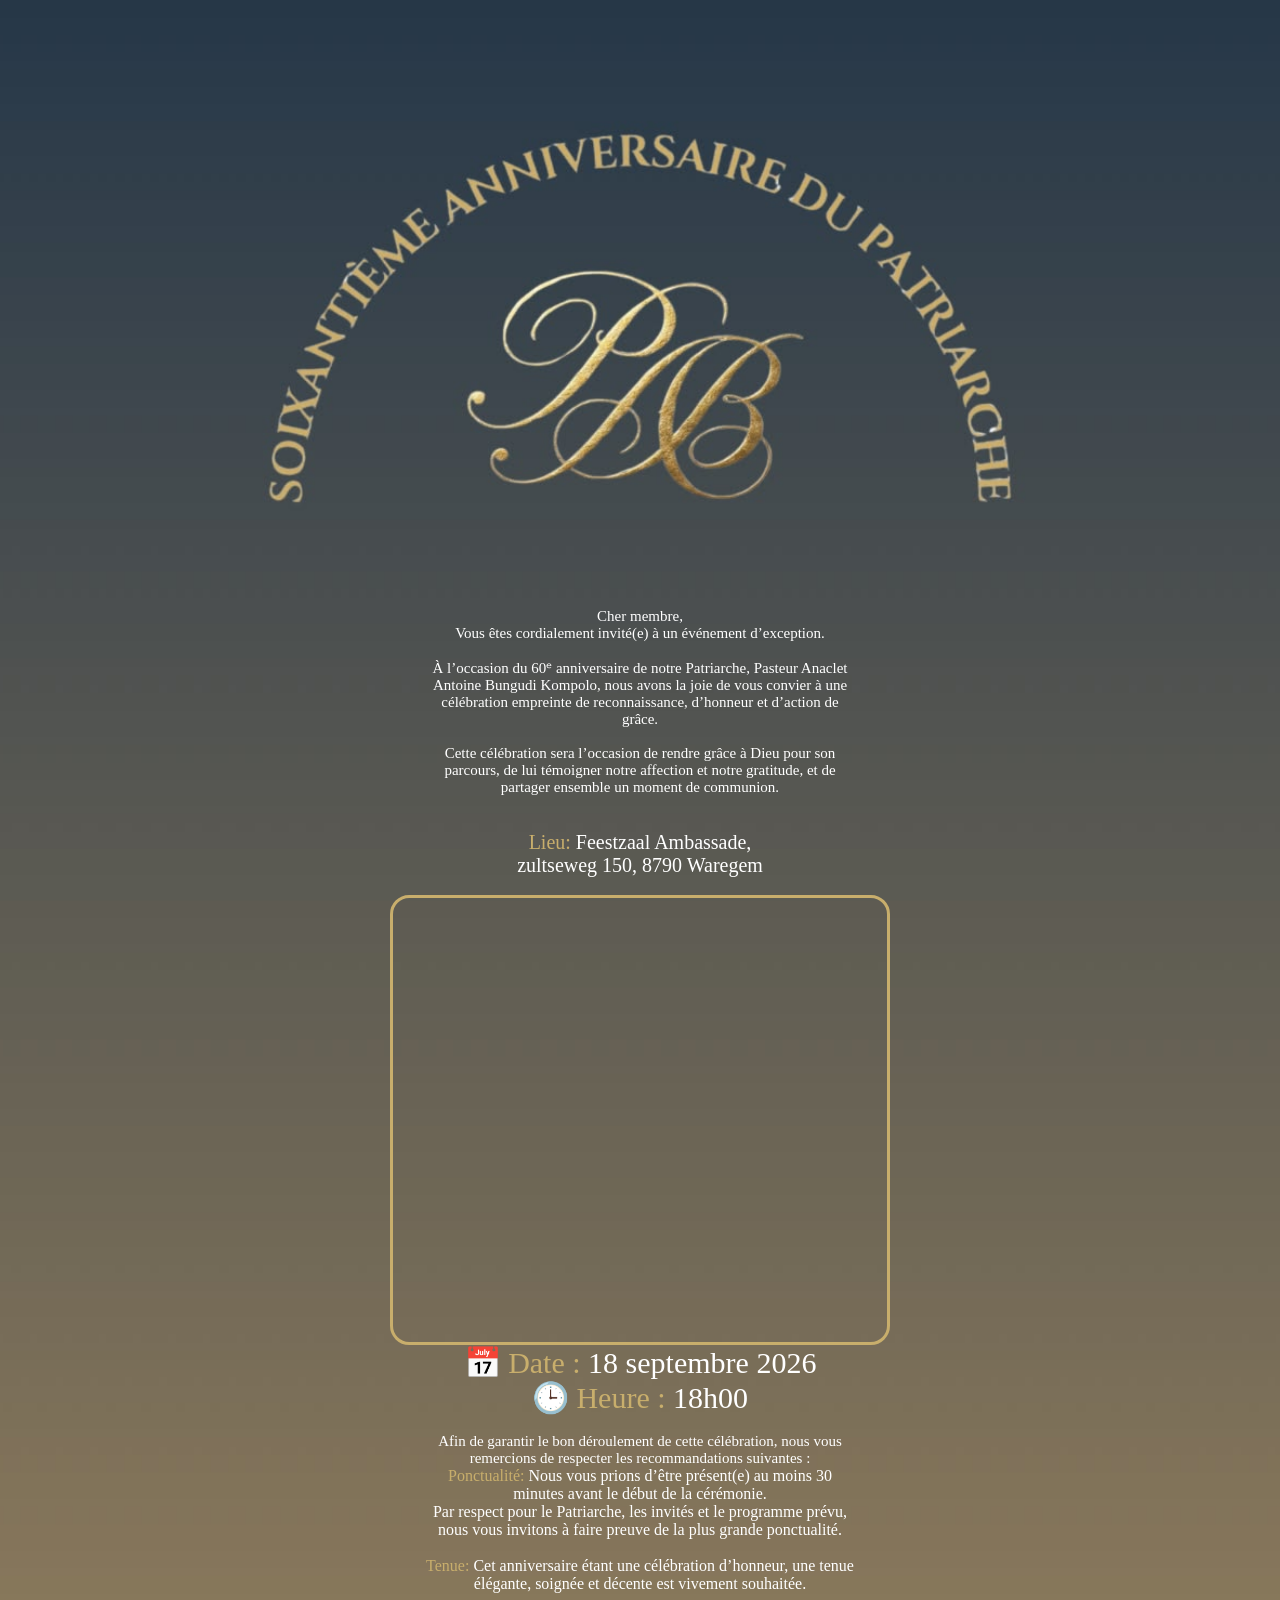
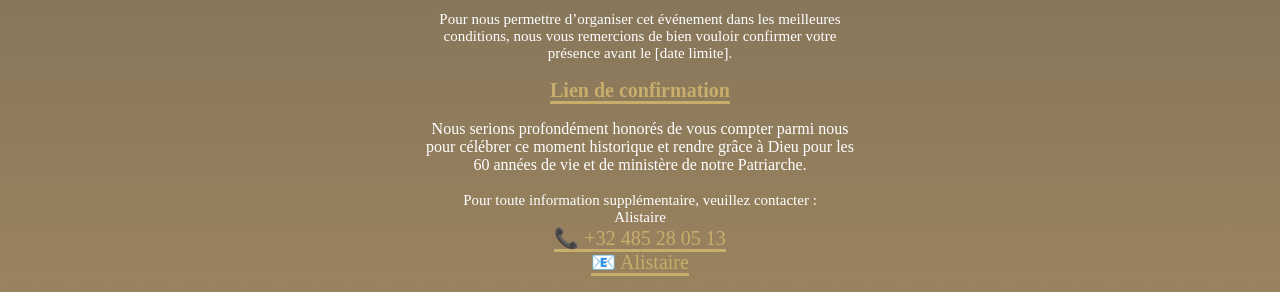
==== index.html @ 2a374fba "background" ====
<!DOCTYPE html>
<html lang="fr">
<head>
    <meta charset="UTF-8">
    <meta name="viewport" content="width=device-width, initial-scale=1.0">
    <!-- <link rel="stylesheet" href="./invitation.css"> -->
    <title>Invitation Anniversaire de PAB</title>


<style>
    *{
    box-sizing: border-box;
    margin: 0;
    padding: 0;
}

body{
    background-color: #253748;
    color: #fff;

    display: flex;
    flex-direction: column;
    text-align: center;
    align-items: center;
    overflow-x: hidden;

    /* display: grid;
    grid-template-areas: 
    "header"
    "intro"
    "lieu"
    "datetime"
    "info"
    "confirm"
    "contact"
    "footer-container"; */
}

/* De spots op de achtergrond */
body::before {
    content: "";
    position: fixed;
    inset: 0;
    z-index: -1;
    background:
        radial-gradient(circle at 15% 15%, rgba(200, 174, 108, 0.2), transparent 40%),
        radial-gradient(circle at 85% 25%, rgba(200, 174, 108, 0.15), transparent 35%),
        radial-gradient(circle at 30% 80%, rgba(200, 174, 108, 0.18), transparent 45%),
        radial-gradient(circle at 90% 90%, rgba(157, 124, 40, 0.12), transparent 40%);
    pointer-events: none;
}

P{
    font-size: 15px;
}

/* mobile first */
div{
    width: 100%;
    max-width: 500px; /* nooit breder dan 500px op grote schermen */
    padding: 0 1rem;
}


/* HEADER PAB_1 */
header {
    position: relative;
    display: flex;
    justify-content: center; /* centreert .container horizontaal */
    width: 100%;
}

.container h1 {
    font-family: 'Playfair Display', serif;
    font-weight: 600;
    font-size: 2.8rem;
    letter-spacing: 0.03em;
    line-height: 1.3;
    padding: 0 1rem;
}

#pab {
    font-family: 'Cormorant Garamond', serif;
    font-style: italic;
    font-size: 4rem;
    letter-spacing: 0.15em;
    font-weight: 400;
}

.container {
    background-image: url('/pixelfix.jpg');
    background-size: cover;
    background-repeat: no-repeat;
    background-position: center;
    min-height: 60dvh;
    max-width: none; 
    width: 100%;
    display: flex;
    flex-direction: column;
    justify-content: center;
    align-items: center;
    text-align: center;
    position: relative;
}

/* Dark overlay */
/* .container::before {
    content: "";
    position: absolute;
    inset: 0;
    background: rgba(0, 0, 0, 0.45);
} */

.container h1 {
    position: relative;
    z-index: 1;
    color: #C8AE6C;
}

.container h1:first-child {
    margin-top: 15rem;
}

/* Gold text */
#pab-logo {
    position: relative;
    z-index: 1;
    width: 80%;
    max-width: 400px;
    height: auto;
}

/* 
#pab {
    font-size: 3rem;
    letter-spacing: 0.1em;
    font-weight: bold;
} */


/* BODY 2*/
.body2{
    position: relative;
    padding-top: 10rem;
    align-items: center;
    justify-content: center;
}

/* INFO PRATIQUE, LIEU, DATE, HEURE */
.lieu p{
    color: #fff;
}

iframe{
    border-radius: 1.2rem;
    border: solid #C8AE6C;
    align-items: center;
    width: 100%;
    max-width: 350px;
    height: 300px;
}

.datetime p{
    font-size: 1.2rem;
    color: #fff;
}

.DateTime {
    color: #C8AE6C;
}

.info {
    color: #fff;
}

.lieu p{
    font-size: 20px;
}

ul{
    list-style: none;
    padding: 0;
    margin: 0;
}

.first-word{
    color: #C8AE6C;
}

#goud{
    color: #C8AE6C;
}

/* CONFIRM LINK */
a{
    text-decoration: none;
    font-size: 20px;
    color: #C8AE6C;
    border-bottom: #C8AE6C solid;
}

/* FOOTER FOTO */
.footer-container {
    position: relative;
    background-image: url('PAB_2.jpg');
    background-size: cover;
    background-position: center 30%; /* toont iets meer dan puur de bovenrand */
    min-height: 60vh; /* pas aan naar wens */
    width: 100%;
    display: flex;
    flex-direction: column;
    justify-content: center;
    align-items: center;
    text-align: center;
}

.footer-container::before {
    content: "";
    position: absolute;
    inset: 0;
    background: rgba(0, 0, 0, 0.45);
}

.footer-container h2,
.footer-container p {
    position: relative;
    z-index: 1;
    color: white;
}

.footer-container h2 {
    font-size: 2rem;
    margin-bottom: 0.5rem;
}

/* TABLET */
@media (min-width: 768px) {
    /* .container h1 {
        font-size: 2.4rem;
    }

    #pab-logo {
        max-width: 500px;
    }

    #pab {
        font-size: 3.5rem;
    } */

     .container {
    background-image: url('/pixelfix.jpg');
    background-size: cover;
    background-repeat: no-repeat;
    background-position: center;
    min-height: 60dvh;
    max-width: none; 
    width: 100%;
    display: flex;
    flex-direction: column;
    justify-content: center;
    align-items: center;
    text-align: center;
    position: relative;
     }

    iframe {
        max-width: 500px;
        height: 400px;
    }

    .datetime p {
        font-size: 1.6rem;
    }

    .container,
    .footer-container {
        min-height: 60vh;
    }

    .footer-container h2 {
        font-size: 1.8rem;
    }
}


/* PC */
@media (min-width: 1024px) {
    /* .container h1 {
        font-size: 2.8rem;
    }

    #pab {
        font-size: 4rem;
    }

    #pab-logo {
        max-width: 600px;
    } */
    .container {
    background-image: url('/logo_gradrient.jpg');
    background-size: cover;
    background-repeat: no-repeat;
    background-position: center;
    min-height: 60dvh;
    max-width: none; 
    width: 100%;
    display: flex;
    flex-direction: column;
    justify-content: center;
    align-items: center;
    text-align: center;
    position: relative;
}

    .body2{
        position: relative;
        padding-top: 38rem;
        display: flex;
        flex-direction: column;
        align-items: center;
        width: 100%;
        text-align: center;
    }

    .lieu{
        display: flex;
        flex-direction: column;
        align-items: center;
        justify-content: center;
    }
    iframe {
        height: 450px;
        width: 500px;
    }

    .datetime p {
        font-size: 30px; /* jouw originele waarde */
    }

    .footer-container h2 {
        font-size: 2rem;
    }
}

</style>


<!-- HTML BEGINT HIER -->


</head>
<body>

    <div class="container">
        <!-- <h1>Soixantième Anniversaire du Patriarche</h1> -->
        <!-- <h1 id="pab">PAB</h1> -->

    <div class="body2"> 

    <!-- CORP DE TEXTE -->
    <div class="intro">
        <p>Cher membre, <br>
        Vous êtes cordialement invité(e) à un événement d’exception. <br> <br>

À l’occasion du 60ᵉ anniversaire de notre Patriarche, Pasteur Anaclet Antoine Bungudi Kompolo, nous avons la joie de vous convier à une célébration empreinte de reconnaissance, d’honneur et d’action de grâce. <br> <br>

Cette célébration sera l’occasion de rendre grâce à Dieu pour son parcours, de lui témoigner notre affection et notre gratitude, et de partager ensemble un moment de communion. <br> <br>

</p>
    </div> <br>
    
    <!-- INFO PRATIQUE, LIEU, DATE, HEURE -->
    <div class="lieu">
        <p>
       <span class="DateTime">Lieu:</span> Feestzaal Ambassade, <br> zultseweg 150, 8790 Waregem 
        </p> <br>
        <!-- map -->
        <iframe src="https://www.google.com/maps/embed?pb=!1m18!1m12!1m3!1d2516.358169418494!2d3.440549011577744!3d50.898588471563095!2m3!1f0!2f0!3f0!3m2!1i1024!2i768!4f13.1!3m3!1m2!1s0x47c315da31d0c5ff%3A0x1de51ae68b789d4a!2sFeestzaal%20Ambassade%20Waregem!5e0!3m2!1sen!2sbe!4v1783598694338!5m2!1sen!2sbe" 
                 ; allowfullscreen="" loading="smooth" 
                referrerpolicy="strict-origin-when-cross-origin">
        </iframe>
    </div>

    <div class="datetime">
       <p>
        <span class="DateTime">📅 Date :</span> 18 septembre 2026 <br>
        <span class="DateTime">🕒 Heure :</span> 18h00
       </p>
    </div> <br>

    <div class="info">
        <p>
            Afin de garantir le bon déroulement de cette célébration, nous vous remercions de respecter les recommandations suivantes :
            <ul>
                <li>
                    <span class="first-word">Ponctualité: </span>Nous vous prions d’être présent(e) au moins 30 minutes avant le début de la cérémonie. <br>
             Par respect pour le Patriarche,
            les invités et le programme prévu, nous vous invitons à faire preuve de la plus grande ponctualité.
                </li> <br>
                <li>
                    <span class="first-word">Tenue: </span> Cet anniversaire étant une célébration d’honneur, une tenue élégante, soignée et décente est vivement souhaitée.
                </li>
            </ul>
        </p>
    </div> <br>

<!-- CONFIRMATION, MOT DE FIN -->
    <div class="confirm">
        <p>
            Pour nous permettre d’organiser cet événement dans les meilleures conditions,
             nous vous remercions de bien vouloir confirmer votre présence avant le [date limite]. <br> <br>

             <p><a href="https://docs.google.com/forms/d/e/1FAIpQLSdu-bQmGBMw48Oq_Ry35C9tmlw7t_RGWuG7KUSZZBfBevGpSQ/viewform?usp=header"> <strong>Lien de confirmation</strong></a></p> <br>
            

            Nous serions profondément honorés de vous compter parmi nous pour célébrer ce moment historique et rendre grâce à Dieu pour les 60 années de vie et de ministère de notre Patriarche.
        </p>
    </div> <br>

    <div class="contact">
        <p>
            Pour toute information supplémentaire, veuillez contacter : <br>

                Alistaire <br>
                <a href="tel:+32 485 28 05 13">📞 +32 485 28 05 13</a><br>
                 <a href="mailto:">📧 Alistaire</a>
        </p>
    </div> <br>
    </div> 
    <!-- EINDE BODY2 -->

    <!-- FOOTER FOTO -->
    <!-- <footer class="footer-container">
    <h2>merci à tous !</h2>
    <p></p>
    </footer> -->
    
    </div> 
    <!-- Einde eerste div container -->
</body>

</html>
---- invitation.css ----
*{
    box-sizing: border-box;
    margin: 0;
    padding: 1px;
}

body{
    background-color: #253748;
    color: #C8AE6C;

    display: flex;
    flex-direction: column;
    text-align: center;
    align-items: center;
    overflow-x: hidden;

    /* display: grid;
    grid-template-areas: 
    "header"
    "intro"
    "lieu"
    "datetime"
    "info"
    "confirm"
    "contact"
    "footer-container"; */
}

/* De spots op de achtergrond */
body::before {
    content: "";
    position: fixed;
    inset: 0;
    z-index: -1;
    background:
        radial-gradient(circle at 15% 15%, rgba(200, 174, 108, 0.2), transparent 40%),
        radial-gradient(circle at 85% 25%, rgba(200, 174, 108, 0.15), transparent 35%),
        radial-gradient(circle at 30% 80%, rgba(200, 174, 108, 0.18), transparent 45%),
        radial-gradient(circle at 90% 90%, rgba(157, 124, 40, 0.12), transparent 40%);
    pointer-events: none;
}

P{
    font-size: 15px;
}

/* mobile first */
div{
    width: 100%;
    max-width: 500px; /* nooit breder dan 500px op grote schermen */
    padding: 0 1rem;
}


/* HEADER PAB_1 */
header {
    position: relative;
    display: flex;
    justify-content: center; /* centreert .container horizontaal */
    width: 100%;
}

.container h1 {
    font-family: 'Playfair Display', serif;
    font-weight: 600;
    font-size: 2.8rem;
    letter-spacing: 0.03em;
    line-height: 1.3;
    padding: 0 1rem;
}

#pab {
    font-family: 'Cormorant Garamond', serif;
    font-style: italic;
    font-size: 4rem;
    letter-spacing: 0.15em;
    font-weight: 400;
}

.container {
    background-image: url('/pab_1.jpg');
    background-size: cover;
    background-position: center 20%;
    min-height: 60vh;
    max-width: none; 
    display: flex;
    flex-direction: column;
    justify-content: center;
    align-items: center;
    text-align: center;
    position: relative;
}

/* Dark overlay */
.container::before {
    content: "";
    position: absolute;
    inset: 0;
    background: rgba(0, 0, 0, 0.45);
}

.container h1 {
    position: relative;
    z-index: 1;
    color: #C8AE6C;
}

.container h1:first-child {
    margin-top: 15rem;
}

/* Gold text */
#pab-logo {
    position: relative;
    z-index: 1;
    width: 80%;
    max-width: 400px;
    height: auto;
}

/* 
#pab {
    font-size: 3rem;
    letter-spacing: 0.1em;
    font-weight: bold;
} */

/* INFO PRATIQUE, LIEU, DATE, HEURE */
.lieu p{
    color: #fff;
}

iframe{
    border-radius: 1.2rem;
    border: solid #C8AE6C;
    align-items: center;
    width: 100%;
    max-width: 350px;
    height: 300px;
}

.datetime p{
    font-size: 1.2rem;
    color: #fff;
}

.DateTime {
    color: #C8AE6C;
}

.info {
    color: #fff;
}

.lieu p{
    font-size: 25px;
}

ul{
    list-style: none;
    padding: 0;
    margin: 0;
}

.first-word{
    color: #C8AE6C;
}

#goud{
    color: #C8AE6C;
}

/* CONFIRM LINK */
a{
    text-decoration: none;
    font-size: 20px;
    color: #C8AE6C;
    border-bottom: #C8AE6C solid;
}

/* FOOTER FOTO */
.footer-container {
    position: relative;
    background-image: url('/PAB_2.jpg');
    background-size: cover;
    background-position: center 30%; /* toont iets meer dan puur de bovenrand */
    min-height: 60vh; /* pas aan naar wens */
    width: 100%;
    display: flex;
    flex-direction: column;
    justify-content: center;
    align-items: center;
    text-align: center;
}

.footer-container::before {
    content: "";
    position: absolute;
    inset: 0;
    background: rgba(0, 0, 0, 0.45);
}

.footer-container h2,
.footer-container p {
    position: relative;
    z-index: 1;
    color: white;
}

.footer-container h2 {
    font-size: 2rem;
    margin-bottom: 0.5rem;
}

/* TABLET */
@media (min-width: 768px) {
    .container h1 {
        font-size: 2.4rem;
    }

    #pab-logo {
        max-width: 500px;
    }

    #pab {
        font-size: 3.5rem;
    }

    iframe {
        max-width: 500px;
        height: 400px;
    }

    .datetime p {
        font-size: 1.6rem;
    }

    .container,
    .footer-container {
        min-height: 60vh;
    }

    .footer-container h2 {
        font-size: 1.8rem;
    }
}


/* PC */
@media (min-width: 1024px) {
    .container h1 {
        font-size: 2.8rem;
    }

    #pab {
        font-size: 4rem;
    }

    #pab-logo {
        max-width: 600px;
    }

    iframe {
        height: 500px;
    }

    .datetime p {
        font-size: 30px; /* jouw originele waarde */
    }

    .footer-container h2 {
        font-size: 2rem;
    }
}
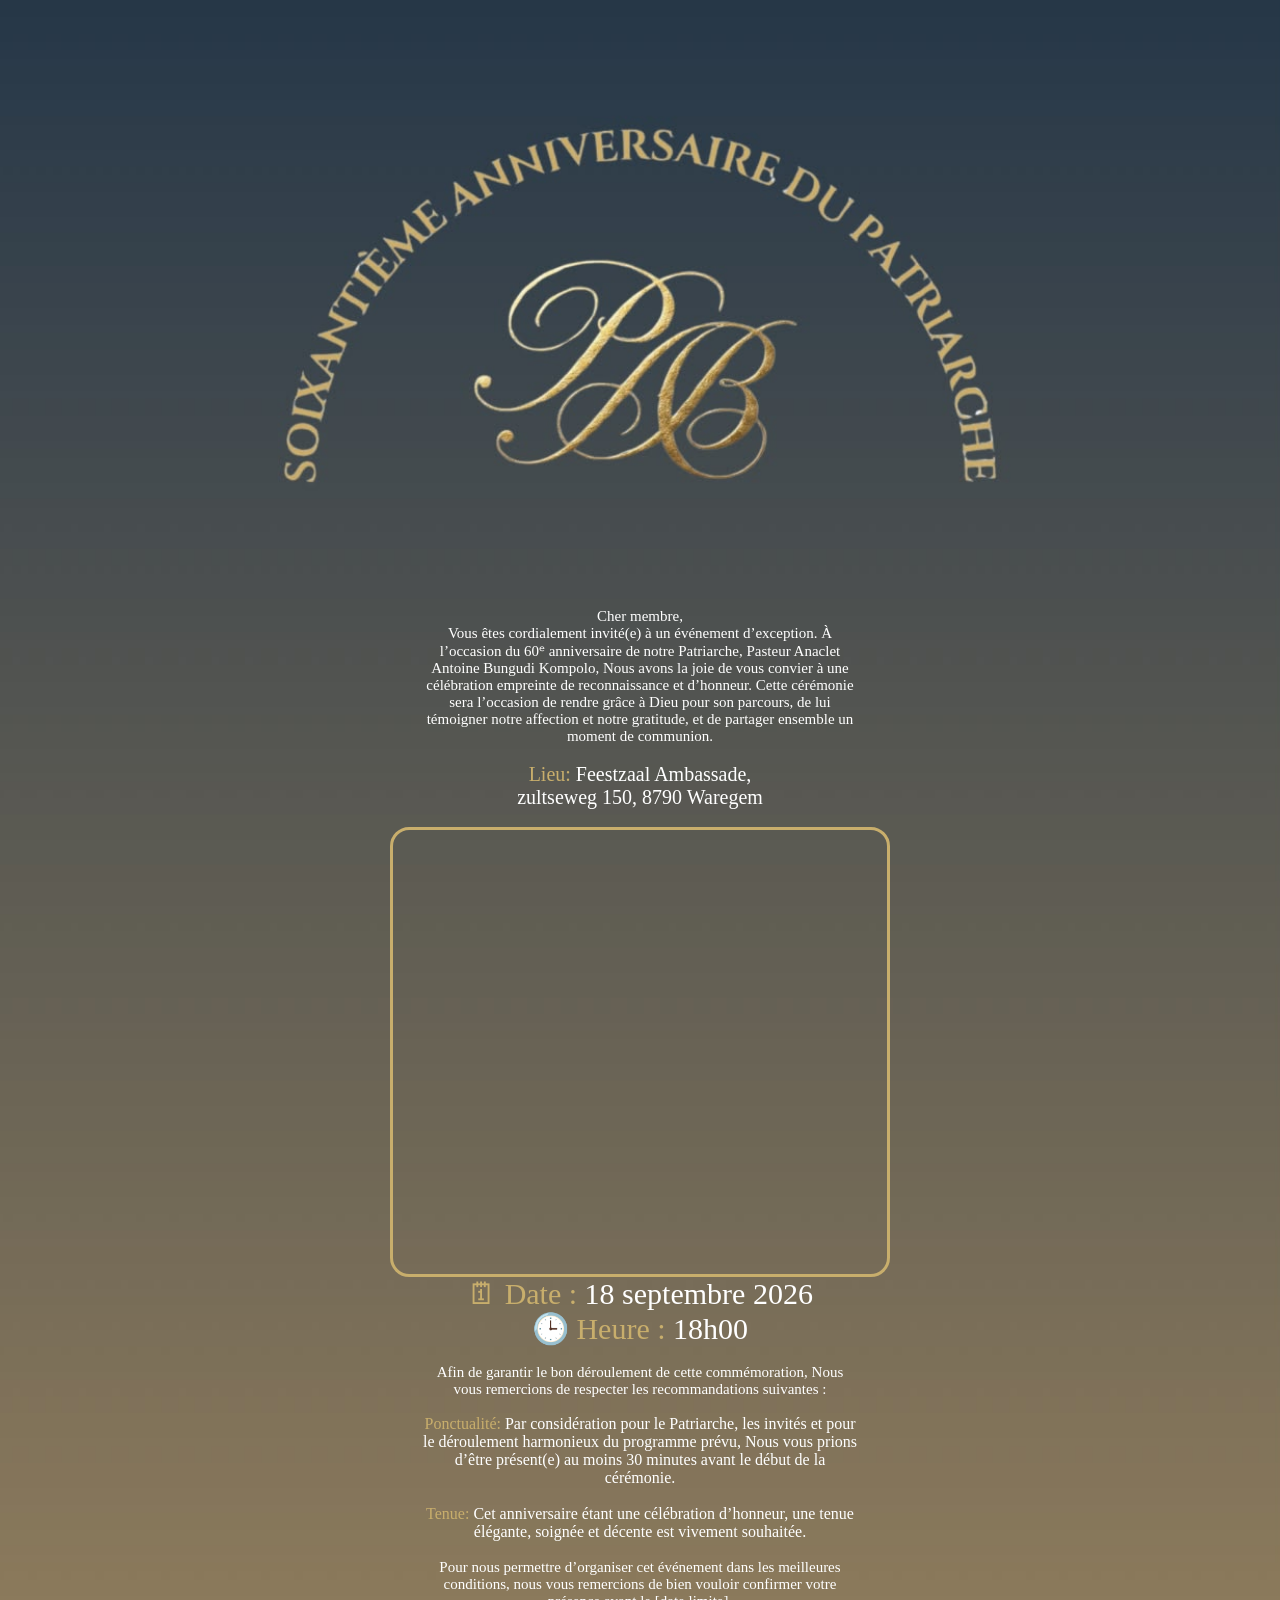
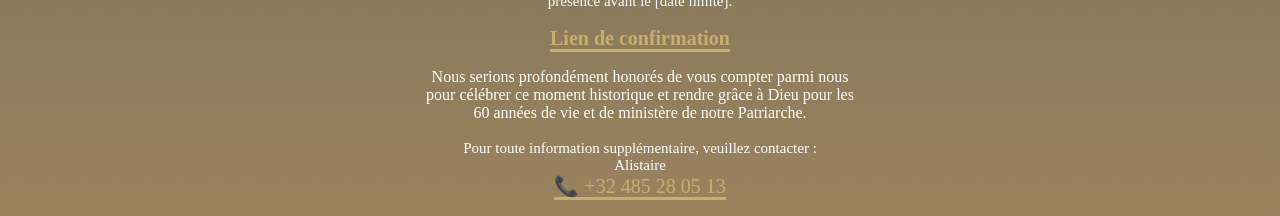
==== commit f6248de0: "text en emoji" ====
--- a/index.html
+++ b/index.html
@@ -88,7 +88,7 @@
 }
 
 .container {
-    background-image: url('/pixelfix.jpg');
+    background-image: url('/pixelfix2.jpg');
     background-size: cover;
     background-repeat: no-repeat;
     background-position: center;
@@ -141,7 +141,7 @@
 /* BODY 2*/
 .body2{
     position: relative;
-    padding-top: 10rem;
+    padding-top: 15rem;
     align-items: center;
     justify-content: center;
 }
@@ -248,7 +248,7 @@
     } */
 
      .container {
-    background-image: url('/pixelfix.jpg');
+    background-image: url('/smaller_logo.jpg');
     background-size: cover;
     background-repeat: no-repeat;
     background-position: center;
@@ -262,6 +262,16 @@
     text-align: center;
     position: relative;
      }
+
+      .body2{
+        position: relative;
+        padding-top: 15rem;
+        display: flex;
+        flex-direction: column;
+        align-items: center;
+        width: 100%;
+        text-align: center;
+    }
 
     iframe {
         max-width: 500px;
@@ -349,6 +359,9 @@
 
 
 </head>
+
+
+
 <body>
 
     <div class="container">
@@ -360,12 +373,14 @@
     <!-- CORP DE TEXTE -->
     <div class="intro">
         <p>Cher membre, <br>
-        Vous êtes cordialement invité(e) à un événement d’exception. <br> <br>
-
-À l’occasion du 60ᵉ anniversaire de notre Patriarche, Pasteur Anaclet Antoine Bungudi Kompolo, nous avons la joie de vous convier à une célébration empreinte de reconnaissance, d’honneur et d’action de grâce. <br> <br>
-
-Cette célébration sera l’occasion de rendre grâce à Dieu pour son parcours, de lui témoigner notre affection et notre gratitude, et de partager ensemble un moment de communion. <br> <br>
-
+        
+Vous êtes cordialement invité(e) à un événement d’exception. 
+
+À l’occasion du 60ᵉ anniversaire de notre Patriarche,
+Pasteur Anaclet Antoine Bungudi Kompolo,
+Nous avons la joie de vous convier à une célébration empreinte de reconnaissance et d’honneur. 
+
+Cette cérémonie sera l’occasion de rendre grâce à Dieu pour son parcours, de lui témoigner notre affection et notre gratitude, et de partager ensemble un moment de communion.
 </p>
     </div> <br>
     
@@ -383,19 +398,18 @@
 
     <div class="datetime">
        <p>
-        <span class="DateTime">📅 Date :</span> 18 septembre 2026 <br>
+        <span class="DateTime">🗓  Date :</span> 18 septembre 2026 <br>
         <span class="DateTime">🕒 Heure :</span> 18h00
        </p>
     </div> <br>
 
     <div class="info">
         <p>
-            Afin de garantir le bon déroulement de cette célébration, nous vous remercions de respecter les recommandations suivantes :
+             Afin de garantir le bon déroulement de cette commémoration,
+Nous vous remercions de respecter les recommandations suivantes : <br> <br>
             <ul>
                 <li>
-                    <span class="first-word">Ponctualité: </span>Nous vous prions d’être présent(e) au moins 30 minutes avant le début de la cérémonie. <br>
-             Par respect pour le Patriarche,
-            les invités et le programme prévu, nous vous invitons à faire preuve de la plus grande ponctualité.
+                    <span class="first-word">Ponctualité: </span>Par considération pour le Patriarche, les invités et pour le déroulement harmonieux du programme prévu, Nous vous prions d’être présent(e) au moins 30 minutes avant le début de la cérémonie.
                 </li> <br>
                 <li>
                     <span class="first-word">Tenue: </span> Cet anniversaire étant une célébration d’honneur, une tenue élégante, soignée et décente est vivement souhaitée.
@@ -407,14 +421,14 @@
 <!-- CONFIRMATION, MOT DE FIN -->
     <div class="confirm">
         <p>
-            Pour nous permettre d’organiser cet événement dans les meilleures conditions,
-             nous vous remercions de bien vouloir confirmer votre présence avant le [date limite]. <br> <br>
+            Pour nous permettre d’organiser cet événement dans les meilleures conditions, nous vous remercions de bien vouloir confirmer votre présence avant le [date limite]. <br> <br>
 
              <p><a href="https://docs.google.com/forms/d/e/1FAIpQLSdu-bQmGBMw48Oq_Ry35C9tmlw7t_RGWuG7KUSZZBfBevGpSQ/viewform?usp=header"> <strong>Lien de confirmation</strong></a></p> <br>
             
 
             Nous serions profondément honorés de vous compter parmi nous pour célébrer ce moment historique et rendre grâce à Dieu pour les 60 années de vie et de ministère de notre Patriarche.
         </p>
+        
     </div> <br>
 
     <div class="contact">
@@ -423,7 +437,7 @@
 
                 Alistaire <br>
                 <a href="tel:+32 485 28 05 13">📞 +32 485 28 05 13</a><br>
-                 <a href="mailto:">📧 Alistaire</a>
+                 <!-- <a href="mailto:">📧 Alistaire</a> -->
         </p>
     </div> <br>
     </div> 
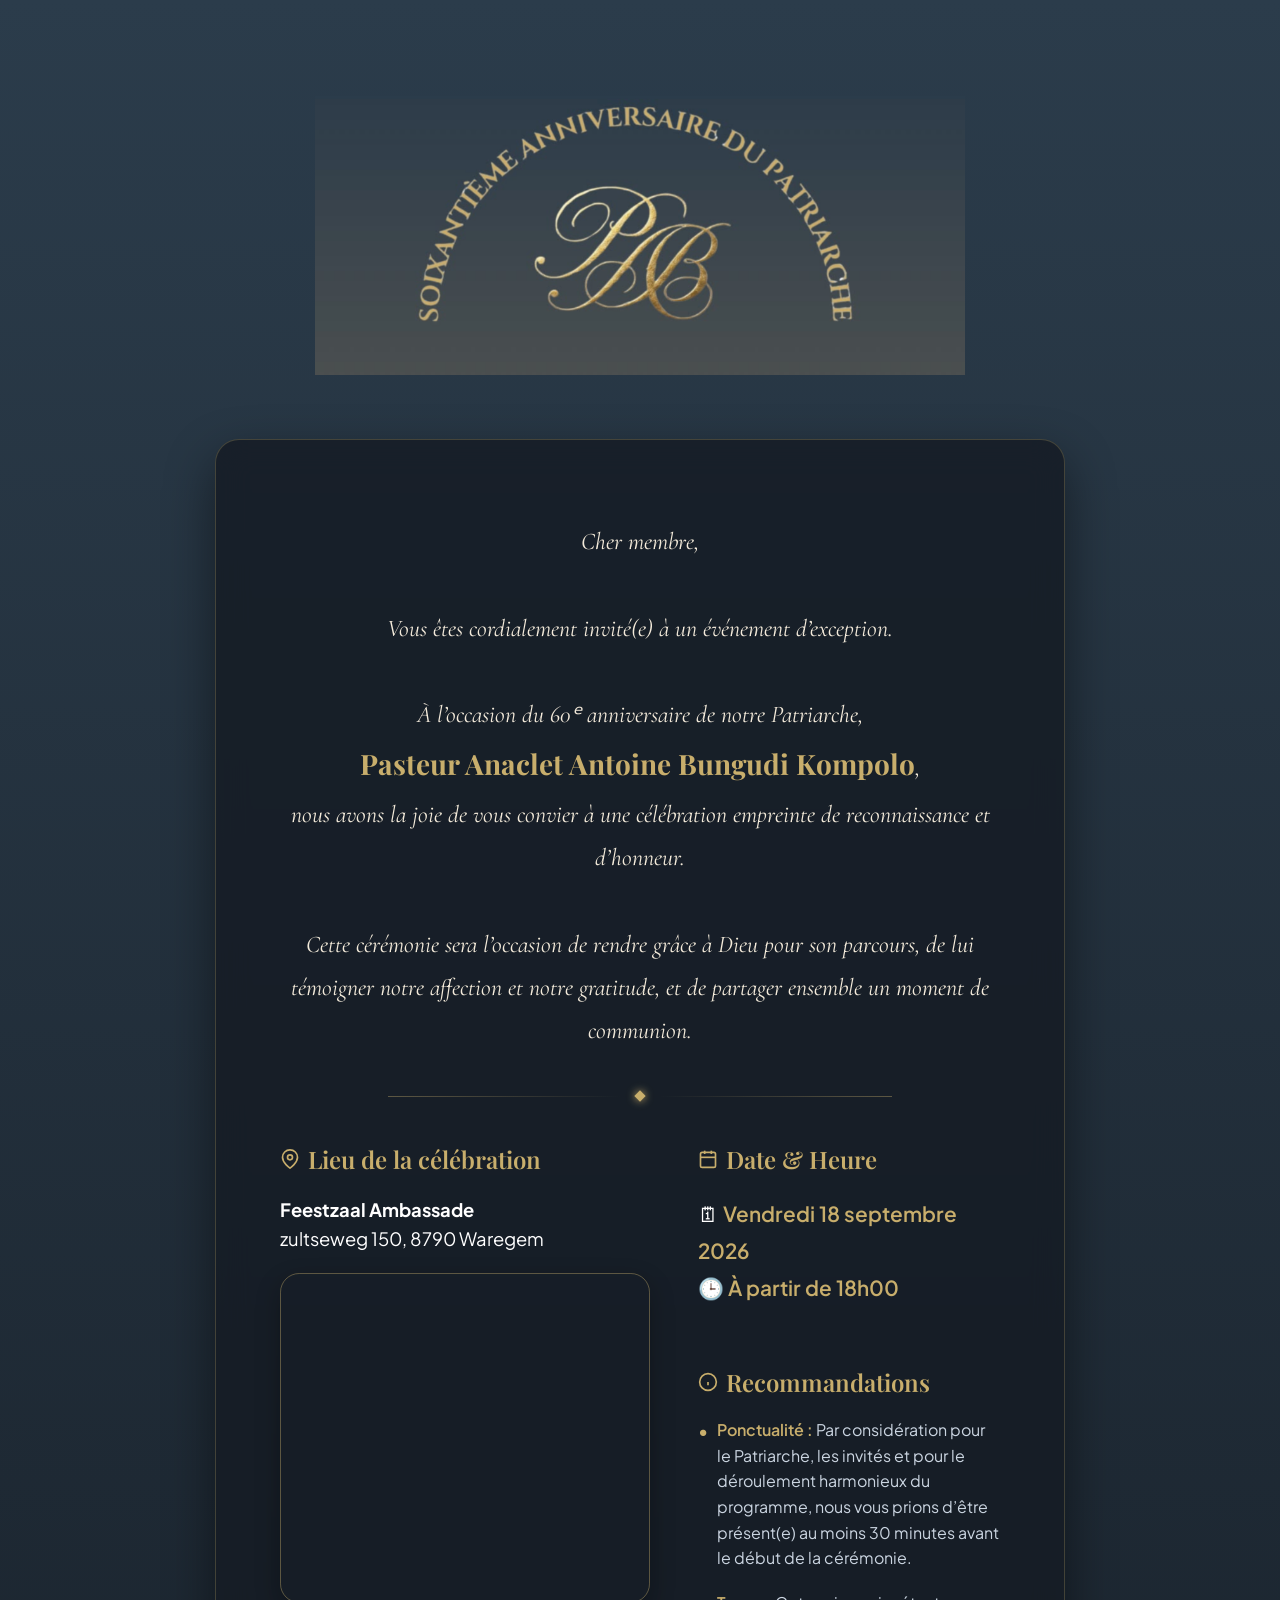
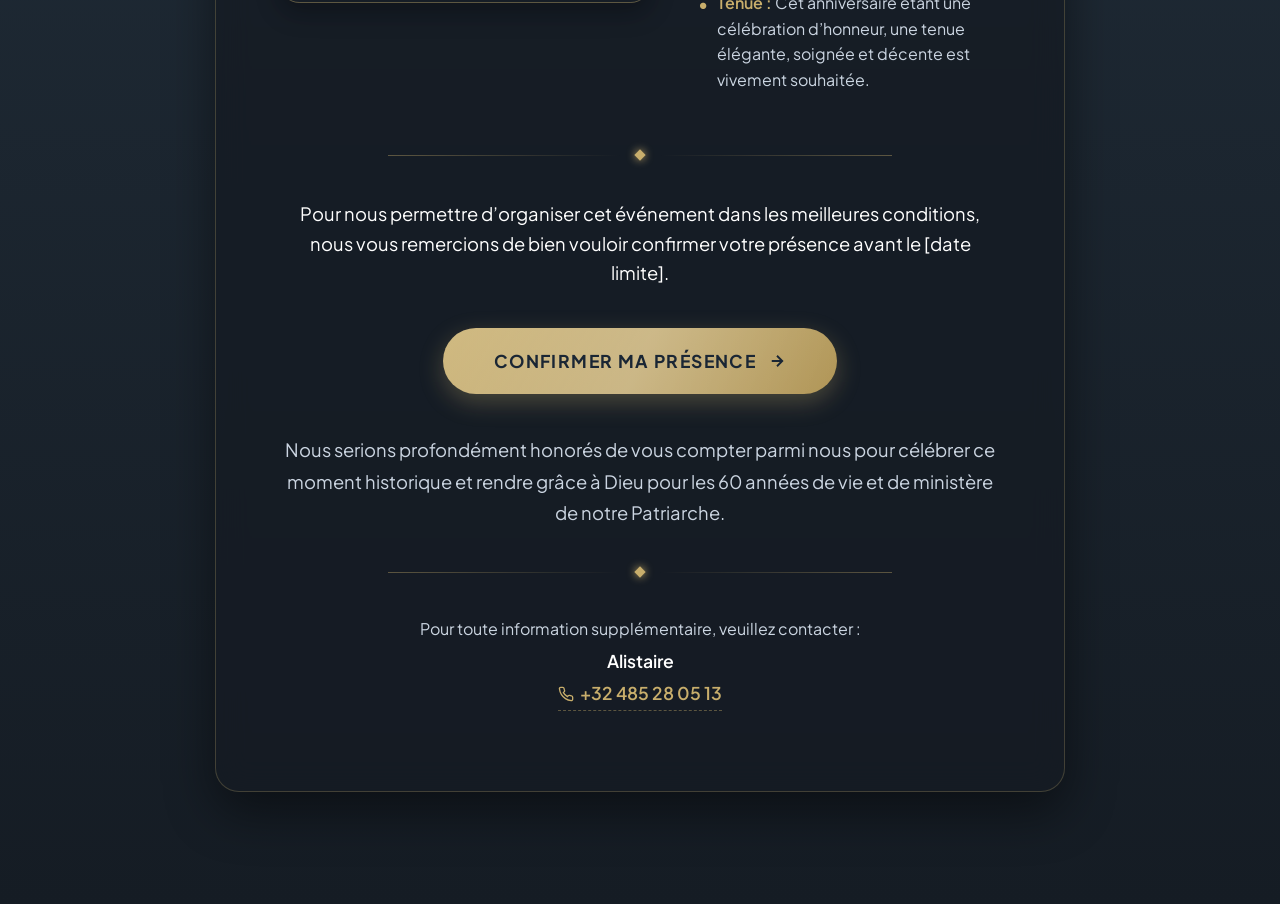
==== commit 71fa4118: "ezuehjczy" ====
--- a/index.html
+++ b/index.html
@@ -1,366 +1,528 @@
 <!DOCTYPE html>
 <html lang="fr">
+
 <head>
     <meta charset="UTF-8">
     <meta name="viewport" content="width=device-width, initial-scale=1.0">
     <!-- <link rel="stylesheet" href="./invitation.css"> -->
     <title>Invitation Anniversaire de PAB</title>
 
-
-<style>
-    *{
-    box-sizing: border-box;
-    margin: 0;
-    padding: 0;
-}
-
-body{
-    background-color: #253748;
-    color: #fff;
-
-    display: flex;
-    flex-direction: column;
-    text-align: center;
-    align-items: center;
-    overflow-x: hidden;
-
-    /* display: grid;
-    grid-template-areas: 
-    "header"
-    "intro"
-    "lieu"
-    "datetime"
-    "info"
-    "confirm"
-    "contact"
-    "footer-container"; */
-}
-
-/* De spots op de achtergrond */
-body::before {
-    content: "";
-    position: fixed;
-    inset: 0;
-    z-index: -1;
-    background:
-        radial-gradient(circle at 15% 15%, rgba(200, 174, 108, 0.2), transparent 40%),
-        radial-gradient(circle at 85% 25%, rgba(200, 174, 108, 0.15), transparent 35%),
-        radial-gradient(circle at 30% 80%, rgba(200, 174, 108, 0.18), transparent 45%),
-        radial-gradient(circle at 90% 90%, rgba(157, 124, 40, 0.12), transparent 40%);
-    pointer-events: none;
-}
-
-P{
-    font-size: 15px;
-}
-
-/* mobile first */
-div{
-    width: 100%;
-    max-width: 500px; /* nooit breder dan 500px op grote schermen */
-    padding: 0 1rem;
-}
-
-
-/* HEADER PAB_1 */
-header {
-    position: relative;
-    display: flex;
-    justify-content: center; /* centreert .container horizontaal */
-    width: 100%;
-}
-
-.container h1 {
-    font-family: 'Playfair Display', serif;
-    font-weight: 600;
-    font-size: 2.8rem;
-    letter-spacing: 0.03em;
-    line-height: 1.3;
-    padding: 0 1rem;
-}
-
-#pab {
-    font-family: 'Cormorant Garamond', serif;
-    font-style: italic;
-    font-size: 4rem;
-    letter-spacing: 0.15em;
-    font-weight: 400;
-}
-
-.container {
-    background-image: url('/pixelfix2.jpg');
-    background-size: cover;
-    background-repeat: no-repeat;
-    background-position: center;
-    min-height: 60dvh;
-    max-width: none; 
-    width: 100%;
-    display: flex;
-    flex-direction: column;
-    justify-content: center;
-    align-items: center;
-    text-align: center;
-    position: relative;
-}
-
-/* Dark overlay */
-/* .container::before {
-    content: "";
-    position: absolute;
-    inset: 0;
-    background: rgba(0, 0, 0, 0.45);
-} */
-
-.container h1 {
-    position: relative;
-    z-index: 1;
-    color: #C8AE6C;
-}
-
-.container h1:first-child {
-    margin-top: 15rem;
-}
-
-/* Gold text */
-#pab-logo {
-    position: relative;
-    z-index: 1;
-    width: 80%;
-    max-width: 400px;
-    height: auto;
-}
-
-/* 
-#pab {
-    font-size: 3rem;
-    letter-spacing: 0.1em;
-    font-weight: bold;
-} */
-
-
-/* BODY 2*/
-.body2{
-    position: relative;
-    padding-top: 15rem;
-    align-items: center;
-    justify-content: center;
-}
-
-/* INFO PRATIQUE, LIEU, DATE, HEURE */
-.lieu p{
-    color: #fff;
-}
-
-iframe{
-    border-radius: 1.2rem;
-    border: solid #C8AE6C;
-    align-items: center;
-    width: 100%;
-    max-width: 350px;
-    height: 300px;
-}
-
-.datetime p{
-    font-size: 1.2rem;
-    color: #fff;
-}
-
-.DateTime {
-    color: #C8AE6C;
-}
-
-.info {
-    color: #fff;
-}
-
-.lieu p{
-    font-size: 20px;
-}
-
-ul{
-    list-style: none;
-    padding: 0;
-    margin: 0;
-}
-
-.first-word{
-    color: #C8AE6C;
-}
-
-#goud{
-    color: #C8AE6C;
-}
-
-/* CONFIRM LINK */
-a{
-    text-decoration: none;
-    font-size: 20px;
-    color: #C8AE6C;
-    border-bottom: #C8AE6C solid;
-}
-
-/* FOOTER FOTO */
-.footer-container {
-    position: relative;
-    background-image: url('PAB_2.jpg');
-    background-size: cover;
-    background-position: center 30%; /* toont iets meer dan puur de bovenrand */
-    min-height: 60vh; /* pas aan naar wens */
-    width: 100%;
-    display: flex;
-    flex-direction: column;
-    justify-content: center;
-    align-items: center;
-    text-align: center;
-}
-
-.footer-container::before {
-    content: "";
-    position: absolute;
-    inset: 0;
-    background: rgba(0, 0, 0, 0.45);
-}
-
-.footer-container h2,
-.footer-container p {
-    position: relative;
-    z-index: 1;
-    color: white;
-}
-
-.footer-container h2 {
-    font-size: 2rem;
-    margin-bottom: 0.5rem;
-}
-
-/* TABLET */
-@media (min-width: 768px) {
-    /* .container h1 {
-        font-size: 2.4rem;
-    }
-
-    #pab-logo {
-        max-width: 500px;
-    }
-
-    #pab {
-        font-size: 3.5rem;
-    } */
-
-     .container {
-    background-image: url('/smaller_logo.jpg');
-    background-size: cover;
-    background-repeat: no-repeat;
-    background-position: center;
-    min-height: 60dvh;
-    max-width: none; 
-    width: 100%;
-    display: flex;
-    flex-direction: column;
-    justify-content: center;
-    align-items: center;
-    text-align: center;
-    position: relative;
-     }
-
-      .body2{
-        position: relative;
-        padding-top: 15rem;
-        display: flex;
-        flex-direction: column;
-        align-items: center;
-        width: 100%;
-        text-align: center;
-    }
-
-    iframe {
-        max-width: 500px;
-        height: 400px;
-    }
-
-    .datetime p {
-        font-size: 1.6rem;
-    }
-
-    .container,
-    .footer-container {
-        min-height: 60vh;
-    }
-
-    .footer-container h2 {
-        font-size: 1.8rem;
-    }
-}
-
-
-/* PC */
-@media (min-width: 1024px) {
-    /* .container h1 {
-        font-size: 2.8rem;
-    }
-
-    #pab {
-        font-size: 4rem;
-    }
-
-    #pab-logo {
-        max-width: 600px;
-    } */
-    .container {
-    background-image: url('/logo_gradrient.jpg');
-    background-size: cover;
-    background-repeat: no-repeat;
-    background-position: center;
-    min-height: 60dvh;
-    max-width: none; 
-    width: 100%;
-    display: flex;
-    flex-direction: column;
-    justify-content: center;
-    align-items: center;
-    text-align: center;
-    position: relative;
-}
-
-    .body2{
-        position: relative;
-        padding-top: 38rem;
-        display: flex;
-        flex-direction: column;
-        align-items: center;
-        width: 100%;
-        text-align: center;
-    }
-
-    .lieu{
-        display: flex;
-        flex-direction: column;
-        align-items: center;
-        justify-content: center;
-    }
-    iframe {
-        height: 450px;
-        width: 500px;
-    }
-
-    .datetime p {
-        font-size: 30px; /* jouw originele waarde */
-    }
-
-    .footer-container h2 {
-        font-size: 2rem;
-    }
-}
-
-</style>
-
-
-<!-- HTML BEGINT HIER -->
-
+    <style>
+        /* Import Google Fonts for a luxury, premium look */
+        @import url('https://fonts.googleapis.com/css2?family=Cormorant+Garamond:ital,wght@0,300;0,400;0,500;0,600;0,700;1,400&family=Playfair+Display:ital,wght@0,400;0,500;0,600;0,700;1,400&family=Plus+Jakarta+Sans:wght@300;400;500;600;700&display=swap');
+
+        :root {
+            --gold: #C8AE6C;
+            --gold-light: #f3e5ab;
+            --gold-dark: #a3843b;
+            --bg-dark: #253748;
+            --text-white: #ffffff;
+            --text-muted: #cbd5e1;
+            --font-serif-title: 'Playfair Display', serif;
+            --font-serif-body: 'Cormorant Garamond', serif;
+            --font-sans: 'Plus Jakarta Sans', sans-serif;
+        }
+
+        * {
+            box-sizing: border-box;
+            margin: 0;
+            padding: 0;
+        }
+
+        body {
+            background: #2b3c4b;
+            background: linear-gradient(180deg, #2b3c4b 0%, #151c24 100%);
+            color: var(--text-white);
+            font-family: var(--font-sans);
+            display: flex;
+            flex-direction: column;
+            text-align: center;
+            align-items: center;
+            overflow-x: hidden;
+            line-height: 1.6;
+        }
+
+        p {
+            font-size: 1rem;
+            color: var(--text-muted);
+        }
+
+        /* Base div limit overrides */
+        div {
+            width: 100%;
+        }
+
+        /* Container wrapper */
+        .container {
+            min-height: 100vh;
+            width: 100%;
+            display: flex;
+            flex-direction: column;
+            justify-content: flex-start;
+            align-items: center;
+            text-align: center;
+            position: relative;
+            padding-bottom: 4rem;
+        }
+
+        /* Body container holding the invitation card */
+        .body2 {
+            position: relative;
+            padding-top: 2rem;
+            display: flex;
+            flex-direction: column;
+            align-items: center;
+            justify-content: center;
+            width: 100%;
+            max-width: 1200px;
+            padding-left: 1rem;
+            padding-right: 1rem;
+        }
+
+        /* Logo Styling - Blends seamlessly into page background */
+        .logo-wrapper {
+            display: flex;
+            justify-content: center;
+            align-items: center;
+            width: 100%;
+            max-width: 500px;
+            margin: 1.5rem auto;
+            padding: 0 1rem;
+        }
+
+        .site-logo {
+            width: 100%;
+            height: auto;
+            max-width: 450px;
+            /* Removed borders, shadows and rounded corners at rest for seamless integration */
+            transition: transform 0.3s ease;
+        }
+
+        .site-logo:hover {
+            transform: scale(1.02);
+        }
+
+        /* Premium Card container using Glassmorphism */
+        .card-invitation {
+            background: rgba(21, 28, 36, 0.82);
+            backdrop-filter: blur(16px);
+            -webkit-backdrop-filter: blur(16px);
+            border: 1px solid rgba(200, 174, 108, 0.25);
+            border-radius: 24px;
+            padding: 3rem 2rem;
+            box-shadow: 0 20px 50px rgba(0, 0, 0, 0.45);
+            width: 100%;
+            max-width: 550px;
+            margin: 1.5rem auto 3rem auto;
+            text-align: center;
+            transition: transform 0.3s ease, box-shadow 0.3s ease;
+        }
+
+        .card-invitation:hover {
+            box-shadow: 0 25px 60px rgba(200, 174, 108, 0.15);
+        }
+
+        /* Intro typography */
+        .intro p {
+            font-family: var(--font-serif-body);
+            font-size: 1.3rem;
+            font-style: italic;
+            line-height: 1.8;
+            color: #f3eada;
+        }
+
+        .patriarche-name {
+            font-family: var(--font-serif-title);
+            font-weight: 700;
+            color: var(--gold);
+            font-style: normal;
+            display: inline-block;
+            padding: 0.2rem 0;
+            font-size: 1.45rem;
+        }
+
+        .intro strong {
+            color: var(--gold);
+            font-weight: 600;
+        }
+
+        /* Dividers */
+        .divider {
+            display: flex;
+            align-items: center;
+            justify-content: center;
+            margin: 2.5rem auto;
+            width: 70%;
+        }
+
+        .divider::before,
+        .divider::after {
+            content: '';
+            flex: 1;
+            height: 1px;
+            background: linear-gradient(to var(--direction, right), rgba(200, 174, 108, 0.4), rgba(200, 174, 108, 0));
+        }
+
+        .divider::after {
+            --direction: left;
+        }
+
+        .divider-diamond {
+            width: 8px;
+            height: 8px;
+            background-color: var(--gold);
+            transform: rotate(45deg);
+            margin: 0 15px;
+            box-shadow: 0 0 8px var(--gold);
+        }
+
+        /* Section titles with icons */
+        .section-title {
+            font-family: var(--font-serif-title);
+            font-size: 1.4rem;
+            font-weight: 600;
+            color: var(--gold);
+            margin-bottom: 1rem;
+            display: flex;
+            align-items: center;
+            justify-content: center;
+            gap: 8px;
+        }
+
+        .detail-icon {
+            width: 20px;
+            height: 20px;
+            stroke: var(--gold);
+            stroke-width: 2px;
+        }
+
+        /* Venue layout */
+        .lieu-text {
+            font-size: 1.1rem;
+            color: var(--text-white);
+            margin-bottom: 1.2rem;
+        }
+
+        .map-container {
+            width: 100%;
+            max-width: 420px;
+            margin: 0 auto;
+        }
+
+        iframe {
+            border-radius: 1.2rem;
+            border: 1px solid rgba(200, 174, 108, 0.4);
+            width: 100%;
+            height: 280px;
+            box-shadow: 0 10px 25px rgba(0, 0, 0, 0.3);
+            transition: border-color 0.3s ease;
+        }
+
+        iframe:hover {
+            border-color: var(--gold);
+        }
+
+        /* Date and Time styling */
+        .datetime-text {
+            font-size: 1.15rem;
+            color: var(--text-white);
+            line-height: 1.8;
+        }
+
+        .DateTime {
+            color: var(--gold);
+            font-weight: 600;
+        }
+
+        /* Recommandations styling */
+        .info {
+            margin-top: 1.5rem;
+        }
+
+        .reco-list {
+            list-style: none;
+            padding: 0;
+            margin: 0;
+            text-align: left;
+        }
+
+        .reco-list li {
+            font-size: 0.95rem;
+            color: var(--text-muted);
+            margin-bottom: 1.2rem;
+            line-height: 1.6;
+            position: relative;
+            padding-left: 1.2rem;
+        }
+
+        .reco-list li::before {
+            content: "•";
+            color: var(--gold);
+            position: absolute;
+            left: 0;
+            font-size: 1.2rem;
+            top: -2px;
+        }
+
+        .first-word {
+            color: var(--gold);
+            font-weight: 600;
+        }
+
+        /* Confirmation CTA Button */
+        .confirm-intro {
+            font-size: 1.05rem;
+            margin-bottom: 2rem;
+            color: var(--text-white);
+        }
+
+        .confirm-btn-container {
+            margin: 2.5rem 0;
+        }
+
+        .confirm-button {
+            display: inline-flex;
+            align-items: center;
+            justify-content: center;
+            gap: 12px;
+            background: linear-gradient(135deg, var(--gold) 0%, var(--gold-dark) 100%);
+            color: #1a2634;
+            font-family: var(--font-sans);
+            font-size: 1.05rem;
+            font-weight: 700;
+            text-transform: uppercase;
+            letter-spacing: 0.08em;
+            padding: 1.1rem 2.8rem;
+            border-radius: 50px;
+            border: none;
+            box-shadow: 0 8px 25px rgba(200, 174, 108, 0.3);
+            transition: all 0.4s cubic-bezier(0.175, 0.885, 0.32, 1.275);
+            text-decoration: none;
+            cursor: pointer;
+            position: relative;
+            overflow: hidden;
+        }
+
+        .confirm-button span {
+            position: relative;
+            z-index: 2;
+        }
+
+        .confirm-button .btn-icon {
+            width: 18px;
+            height: 18px;
+            stroke: #1a2634;
+            stroke-width: 2.5px;
+            transition: transform 0.3s ease;
+            position: relative;
+            z-index: 2;
+        }
+
+        .confirm-button:hover {
+            transform: translateY(-3px);
+            box-shadow: 0 12px 30px rgba(200, 174, 108, 0.5);
+            background: linear-gradient(135deg, var(--gold-light) 0%, var(--gold) 100%);
+            color: #0f172a;
+        }
+
+        .confirm-button:hover .btn-icon {
+            transform: translateX(5px);
+            stroke: #0f172a;
+        }
+
+        .confirm-button:active {
+            transform: translateY(1px);
+            box-shadow: 0 4px 15px rgba(200, 174, 108, 0.3);
+        }
+
+        /* Shiny reflection effect */
+        .confirm-button::after {
+            content: '';
+            position: absolute;
+            top: 0;
+            left: -50%;
+            width: 200%;
+            height: 100%;
+            background: linear-gradient(to right,
+                    rgba(255, 255, 255, 0) 0%,
+                    rgba(255, 255, 255, 0.3) 50%,
+                    rgba(255, 255, 255, 0) 100%);
+            transform: skewX(-25deg);
+            transition: 0.75s;
+            z-index: 1;
+        }
+
+        .confirm-button:hover::after {
+            left: 125%;
+        }
+
+        .confirm-outro {
+            font-size: 1.05rem;
+            line-height: 1.7;
+            color: var(--text-muted);
+        }
+
+        /* Contact Info */
+        .contact p {
+            font-size: 1rem;
+            color: var(--text-muted);
+        }
+
+        .contact-name {
+            color: var(--text-white);
+            font-weight: 600;
+            font-size: 1.1rem;
+            display: inline-block;
+            margin: 0.3rem 0;
+        }
+
+        .phone-link {
+            color: var(--gold);
+            font-weight: 600;
+            text-decoration: none;
+            font-size: 1.1rem;
+            display: inline-flex;
+            align-items: center;
+            justify-content: center;
+            gap: 6px;
+            border-bottom: 1px dashed rgba(200, 174, 108, 0.4);
+            padding-bottom: 2px;
+            transition: border-bottom-color 0.3s, color 0.3s;
+        }
+
+        .phone-link:hover {
+            color: var(--gold-light);
+            border-bottom-color: var(--gold-light);
+        }
+
+        .detail-icon-small {
+            width: 16px;
+            height: 16px;
+            stroke: currentColor;
+            stroke-width: 2px;
+        }
+
+        /* Media Query: Tablets (min-width: 768px) */
+        @media (min-width: 768px) {
+            .container {
+                min-height: 100vh;
+            }
+
+            .body2 {
+                padding-top: 2.5rem;
+            }
+
+            .card-invitation {
+                max-width: 650px;
+                padding: 4rem 3rem;
+            }
+
+            .intro p {
+                font-size: 1.4rem;
+            }
+
+            .patriarche-name {
+                font-size: 1.6rem;
+            }
+
+            iframe {
+                height: 320px;
+            }
+
+            .datetime-text {
+                font-size: 1.25rem;
+            }
+        }
+
+        /* Media Query: Desktop PC (min-width: 1024px) */
+        @media (min-width: 1024px) {
+            .container {
+                min-height: 100vh;
+            }
+
+            .body2 {
+                padding-top: 4rem;
+            }
+
+            .logo-wrapper {
+                max-width: 700px;
+                margin: 2rem auto;
+            }
+
+            .site-logo {
+                max-width: 650px;
+            }
+
+            .card-invitation {
+                max-width: 850px;
+                /* Wider card to fit grid layout beautifully */
+                padding: 5rem 4rem;
+                margin-top: 2rem;
+            }
+
+            /* Columns for PC layout */
+            .details-grid {
+                display: grid;
+                grid-template-columns: 1.1fr 0.9fr;
+                gap: 3rem;
+                align-items: start;
+                text-align: left;
+                margin: 2rem 0;
+            }
+
+            .section-title {
+                justify-content: flex-start;
+                font-size: 1.5rem;
+            }
+
+            .lieu-text {
+                font-size: 1.15rem;
+                line-height: 1.6;
+            }
+
+            .map-container {
+                max-width: none;
+            }
+
+            iframe {
+                height: 330px;
+            }
+
+            .details-right {
+                display: flex;
+                flex-direction: column;
+                gap: 2rem;
+            }
+
+            .datetime-text {
+                font-size: 1.3rem;
+            }
+
+            .reco-list li {
+                font-size: 1rem;
+            }
+
+            .intro p {
+                font-size: 1.5rem;
+            }
+
+            .patriarche-name {
+                font-size: 1.75rem;
+            }
+
+            .confirm-intro,
+            .confirm-outro {
+                font-size: 1.15rem;
+            }
+
+            .confirm-button {
+                font-size: 1.1rem;
+                padding: 1.2rem 3.2rem;
+            }
+        }
+    </style>
 
 </head>
-
-
 
 <body>
 
@@ -368,88 +530,154 @@
         <!-- <h1>Soixantième Anniversaire du Patriarche</h1> -->
         <!-- <h1 id="pab">PAB</h1> -->
 
-    <div class="body2"> 
-
-    <!-- CORP DE TEXTE -->
-    <div class="intro">
-        <p>Cher membre, <br>
-        
-Vous êtes cordialement invité(e) à un événement d’exception. 
-
-À l’occasion du 60ᵉ anniversaire de notre Patriarche,
-Pasteur Anaclet Antoine Bungudi Kompolo,
-Nous avons la joie de vous convier à une célébration empreinte de reconnaissance et d’honneur. 
-
-Cette cérémonie sera l’occasion de rendre grâce à Dieu pour son parcours, de lui témoigner notre affection et notre gratitude, et de partager ensemble un moment de communion.
-</p>
-    </div> <br>
-    
-    <!-- INFO PRATIQUE, LIEU, DATE, HEURE -->
-    <div class="lieu">
-        <p>
-       <span class="DateTime">Lieu:</span> Feestzaal Ambassade, <br> zultseweg 150, 8790 Waregem 
-        </p> <br>
-        <!-- map -->
-        <iframe src="https://www.google.com/maps/embed?pb=!1m18!1m12!1m3!1d2516.358169418494!2d3.440549011577744!3d50.898588471563095!2m3!1f0!2f0!3f0!3m2!1i1024!2i768!4f13.1!3m3!1m2!1s0x47c315da31d0c5ff%3A0x1de51ae68b789d4a!2sFeestzaal%20Ambassade%20Waregem!5e0!3m2!1sen!2sbe!4v1783598694338!5m2!1sen!2sbe" 
-                 ; allowfullscreen="" loading="smooth" 
-                referrerpolicy="strict-origin-when-cross-origin">
-        </iframe>
-    </div>
-
-    <div class="datetime">
-       <p>
-        <span class="DateTime">🗓  Date :</span> 18 septembre 2026 <br>
-        <span class="DateTime">🕒 Heure :</span> 18h00
-       </p>
-    </div> <br>
-
-    <div class="info">
-        <p>
-             Afin de garantir le bon déroulement de cette commémoration,
-Nous vous remercions de respecter les recommandations suivantes : <br> <br>
-            <ul>
-                <li>
-                    <span class="first-word">Ponctualité: </span>Par considération pour le Patriarche, les invités et pour le déroulement harmonieux du programme prévu, Nous vous prions d’être présent(e) au moins 30 minutes avant le début de la cérémonie.
-                </li> <br>
-                <li>
-                    <span class="first-word">Tenue: </span> Cet anniversaire étant une célébration d’honneur, une tenue élégante, soignée et décente est vivement souhaitée.
-                </li>
-            </ul>
-        </p>
-    </div> <br>
-
-<!-- CONFIRMATION, MOT DE FIN -->
-    <div class="confirm">
-        <p>
-            Pour nous permettre d’organiser cet événement dans les meilleures conditions, nous vous remercions de bien vouloir confirmer votre présence avant le [date limite]. <br> <br>
-
-             <p><a href="https://docs.google.com/forms/d/e/1FAIpQLSdu-bQmGBMw48Oq_Ry35C9tmlw7t_RGWuG7KUSZZBfBevGpSQ/viewform?usp=header"> <strong>Lien de confirmation</strong></a></p> <br>
+        <div class="body2">
             
-
-            Nous serions profondément honorés de vous compter parmi nous pour célébrer ce moment historique et rendre grâce à Dieu pour les 60 années de vie et de ministère de notre Patriarche.
-        </p>
-        
-    </div> <br>
-
-    <div class="contact">
-        <p>
-            Pour toute information supplémentaire, veuillez contacter : <br>
-
-                Alistaire <br>
-                <a href="tel:+32 485 28 05 13">📞 +32 485 28 05 13</a><br>
-                 <!-- <a href="mailto:">📧 Alistaire</a> -->
-        </p>
-    </div> <br>
-    </div> 
-    <!-- EINDE BODY2 -->
-
-    <!-- FOOTER FOTO -->
-    <!-- <footer class="footer-container">
+            <!-- LOGO PRINCIPAL -->
+            <div class="logo-wrapper">
+                <img src="logo.png" alt="Soixantième Anniversaire du Patriarche" class="site-logo">
+            </div>
+
+            <div class="card-invitation">
+                <!-- CORP DE TEXTE -->
+                <div class="intro">
+                    <p>Cher membre,<br><br>
+                        Vous êtes cordialement invité(e) à un événement d’exception.<br><br>
+                        À l’occasion du 60ᵉ anniversaire de notre Patriarche,<br>
+                        <span class="patriarche-name">Pasteur Anaclet Antoine Bungudi Kompolo</span>,<br>
+                        nous avons la joie de vous convier à une célébration empreinte de reconnaissance et
+                        d’honneur.<br><br>
+                        Cette cérémonie sera l’occasion de rendre grâce à Dieu pour son parcours, de lui témoigner notre
+                        affection et notre gratitude, et de partager ensemble un moment de communion.
+                    </p>
+                </div>
+
+                <div class="divider">
+                    <div class="divider-diamond"></div>
+                </div>
+
+                <!-- INFO PRATIQUE, LIEU, DATE, HEURE -->
+                <div class="details-grid">
+                    <div class="lieu">
+                        <h3 class="section-title">
+                            <svg class="detail-icon" viewBox="0 0 24 24" fill="none" stroke="currentColor"
+                                stroke-width="2">
+                                <path d="M21 10c0 7-9 13-9 13s-9-6-9-13a9 9 0 0 1 18 0z" />
+                                <circle cx="12" cy="10" r="3" />
+                            </svg>
+                            Lieu de la célébration
+                        </h3>
+                        <p class="lieu-text">
+                            <strong>Feestzaal Ambassade</strong><br>
+                            zultseweg 150, 8790 Waregem
+                        </p>
+                        <div class="map-container">
+                            <iframe
+                                src="https://www.google.com/maps/embed?pb=!1m18!1m12!1m3!1d2516.358169418494!2d3.440549011577744!3d50.898588471563095!2m3!1f0!2f0!3f0!3m2!1i1024!2i768!4f13.1!3m3!1m2!1s0x47c315da31d0c5ff%3A0x1de51ae68b789d4a!2sFeestzaal%20Ambassade%20Waregem!5e0!3m2!1sen!2sbe!4v1783598694338!5m2!1sen!2sbe"
+                                allowfullscreen="" loading="smooth" referrerpolicy="strict-origin-when-cross-origin">
+                            </iframe>
+                        </div>
+                    </div>
+
+                    <div class="details-right">
+                        <div class="datetime">
+                            <h3 class="section-title">
+                                <svg class="detail-icon" viewBox="0 0 24 24" fill="none" stroke="currentColor"
+                                    stroke-width="2">
+                                    <rect x="3" y="4" width="18" height="18" rx="2" ry="2" />
+                                    <line x1="16" y1="2" x2="16" y2="6" />
+                                    <line x1="8" y1="2" x2="8" y2="6" />
+                                    <line x1="3" y1="10" x2="21" y2="10" />
+                                </svg>
+                                Date & Heure
+                            </h3>
+                            <p class="datetime-text">
+                                🗓 <span class="DateTime">Vendredi 18 septembre 2026</span><br>
+                                🕒 <span class="DateTime">À partir de 18h00</span>
+                            </p>
+                        </div>
+
+                        <div class="info">
+                            <h3 class="section-title">
+                                <svg class="detail-icon" viewBox="0 0 24 24" fill="none" stroke="currentColor"
+                                    stroke-width="2">
+                                    <circle cx="12" cy="12" r="10" />
+                                    <line x1="12" y1="16" x2="12" y2="12" />
+                                    <line x1="12" y1="8" x2="12.01" y2="8" />
+                                </svg>
+                                Recommandations
+                            </h3>
+                            <ul class="reco-list">
+                                <li>
+                                    <span class="first-word">Ponctualité :</span> Par considération pour le Patriarche,
+                                    les invités et pour le déroulement harmonieux du programme, nous vous prions d’être
+                                    présent(e) au moins 30 minutes avant le début de la cérémonie.
+                                </li>
+                                <li>
+                                    <span class="first-word">Tenue :</span> Cet anniversaire étant une célébration
+                                    d’honneur, une tenue élégante, soignée et décente est vivement souhaitée.
+                                </li>
+                            </ul>
+                        </div>
+                    </div>
+                </div>
+
+                <div class="divider">
+                    <div class="divider-diamond"></div>
+                </div>
+
+                <!-- CONFIRMATION, MOT DE FIN -->
+                <div class="confirm">
+                    <p class="confirm-intro">
+                        Pour nous permettre d’organiser cet événement dans les meilleures conditions, nous vous
+                        remercions de bien vouloir confirmer votre présence avant le [date limite].
+                    </p>
+
+                    <div class="confirm-btn-container">
+                        <a href="https://docs.google.com/forms/d/e/1FAIpQLSfu__K-JNJaTeUOfiEvw1qonIGzMQLsAxvf-ozde4bbhogXNw/viewform"
+                            class="confirm-button" target="_blank" rel="noopener noreferrer">
+                            <span>Confirmer ma présence</span>
+                            <svg class="btn-icon" viewBox="0 0 24 24" fill="none" stroke="currentColor"
+                                stroke-width="2">
+                                <path d="M5 12h14M12 5l7 7-7 7" />
+                            </svg>
+                        </a>
+                    </div>
+
+                    <p class="confirm-outro">
+                        Nous serions profondément honorés de vous compter parmi nous pour célébrer ce moment historique
+                        et rendre grâce à Dieu pour les 60 années de vie et de ministère de notre Patriarche.
+                    </p>
+                </div>
+
+                <div class="divider">
+                    <div class="divider-diamond"></div>
+                </div>
+
+                <div class="contact">
+                    <p>
+                        Pour toute information supplémentaire, veuillez contacter :<br>
+                        <span class="contact-name">Alistaire</span><br>
+                        <a href="tel:+32 485 28 05 13" class="phone-link">
+                            <svg class="detail-icon-small" viewBox="0 0 24 24" fill="none" stroke="currentColor"
+                                stroke-width="2">
+                                <path
+                                    d="M22 16.92v3a2 2 0 0 1-2.18 2 19.79 19.79 0 0 1-8.63-3.07 19.5 19.5 0 0 1-6-6 19.79 19.79 0 0 1-3.07-8.67A2 2 0 0 1 4.11 2h3a2 2 0 0 1 2 1.72 12.84 12.84 0 0 0 .7 2.81 2 2 0 0 1-.45 2.11L8.09 9.91a16 16 0 0 0 6 6l1.27-1.27a2 2 0 0 1 2.11-.45 12.84 12.84 0 0 0 2.81.7A2 2 0 0 1 22 16.92z" />
+                            </svg>
+                            +32 485 28 05 13
+                        </a>
+                    </p>
+                </div>
+            </div>
+        </div>
+        <!-- EINDE BODY2 -->
+
+        <!-- FOOTER FOTO -->
+        <!-- <footer class="footer-container">
     <h2>merci à tous !</h2>
     <p></p>
     </footer> -->
-    
-    </div> 
+
+    </div>
     <!-- Einde eerste div container -->
 </body>
 
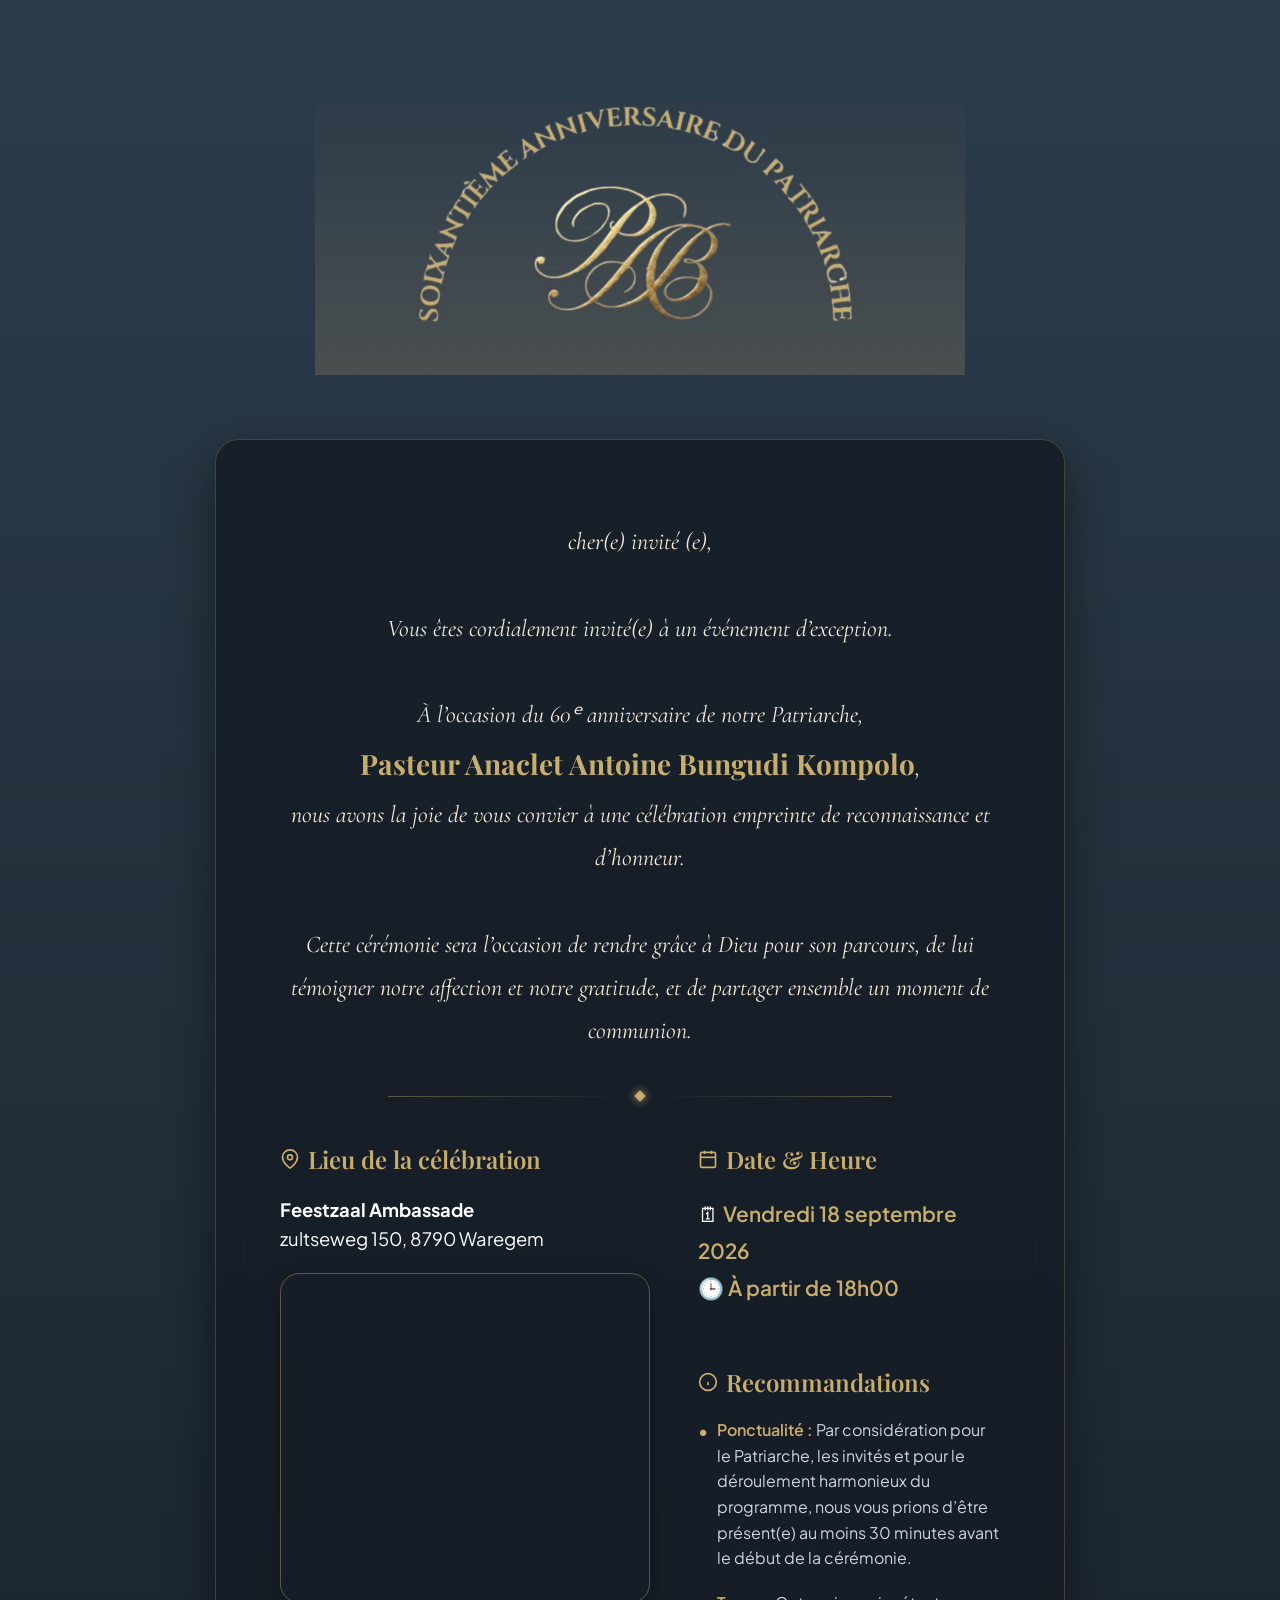
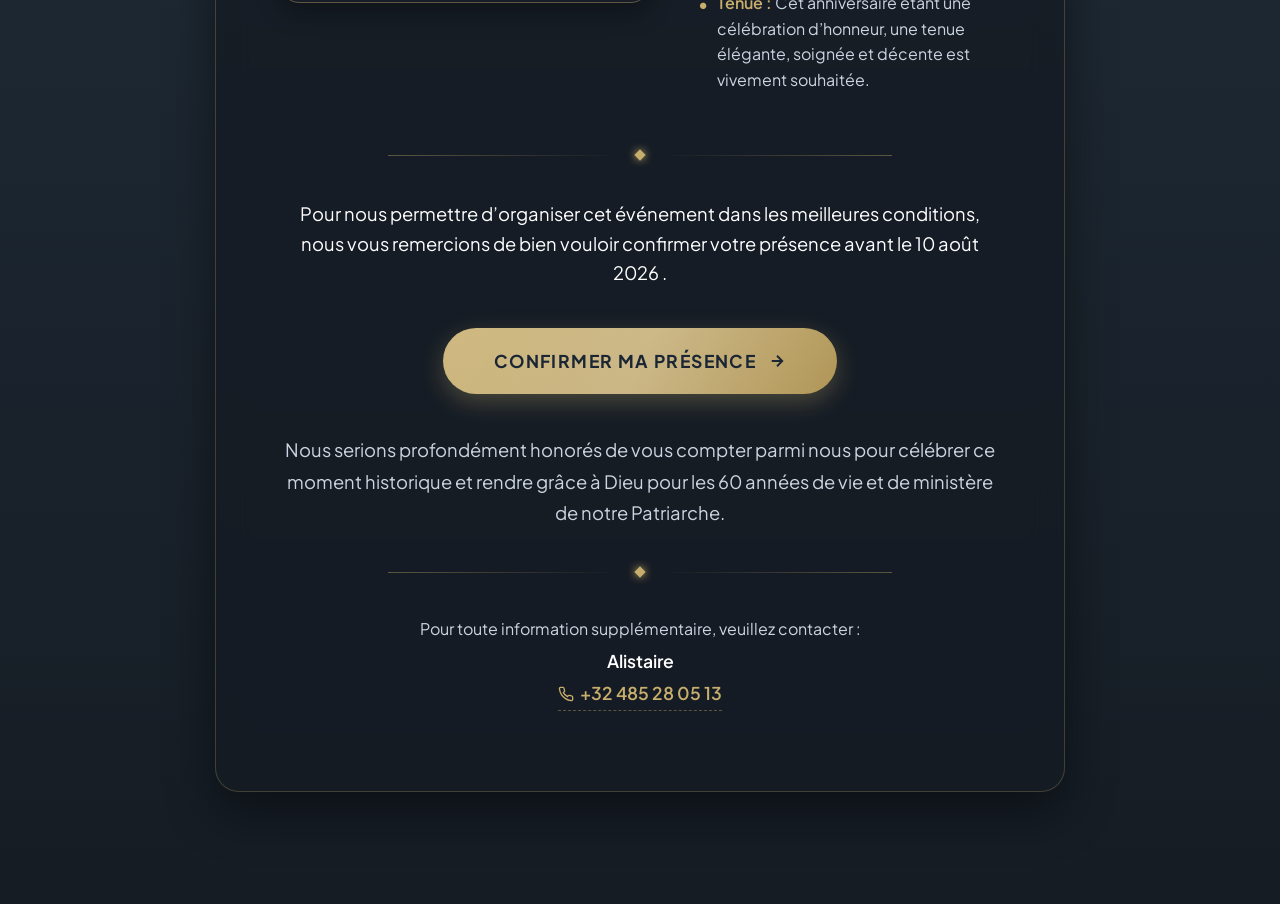
==== commit ff6b201a: "klaar" ====
--- a/index.html
+++ b/index.html
@@ -540,7 +540,7 @@
             <div class="card-invitation">
                 <!-- CORP DE TEXTE -->
                 <div class="intro">
-                    <p>Cher membre,<br><br>
+                    <p>cher(e)  invité (e),<br><br>
                         Vous êtes cordialement invité(e) à un événement d’exception.<br><br>
                         À l’occasion du 60ᵉ anniversaire de notre Patriarche,<br>
                         <span class="patriarche-name">Pasteur Anaclet Antoine Bungudi Kompolo</span>,<br>
@@ -629,7 +629,7 @@
                 <div class="confirm">
                     <p class="confirm-intro">
                         Pour nous permettre d’organiser cet événement dans les meilleures conditions, nous vous
-                        remercions de bien vouloir confirmer votre présence avant le [date limite].
+                        remercions de bien vouloir confirmer votre présence avant le 10 août 2026 .
                     </p>
 
                     <div class="confirm-btn-container">
